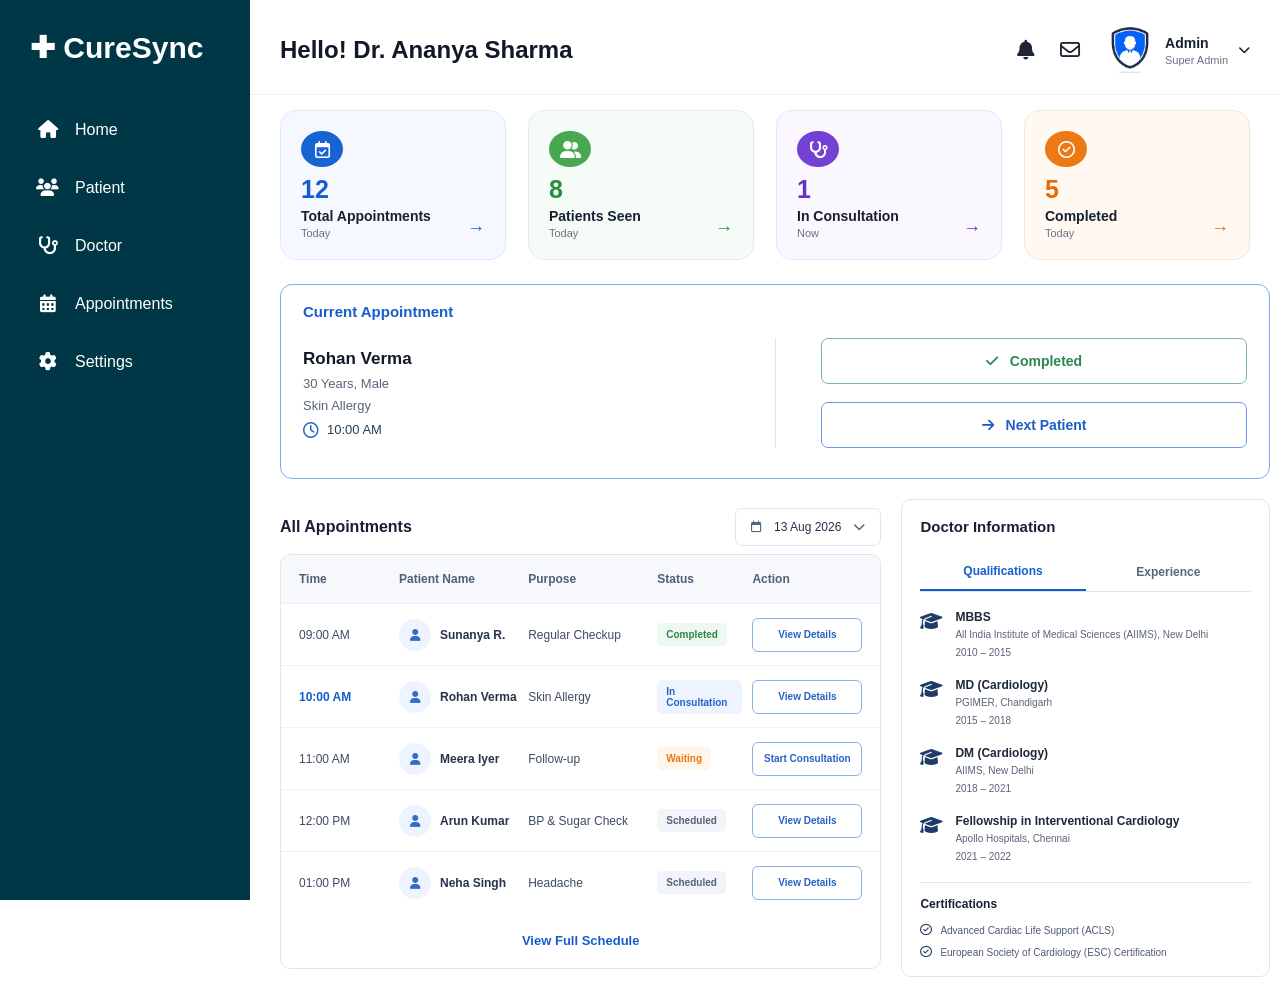
==== doctor.html @ ec19c6bc "Initial commit" ====
<!DOCTYPE html>
<html lang="en">
<head>
    <meta charset="UTF-8">
    <meta name="viewport" content="width=device-width, initial-scale=1.0">
    <title>Doctor Page</title>
    <link rel="stylesheet" href="doctor.css">
    <link rel="stylesheet"
      href="https://cdnjs.cloudflare.com/ajax/libs/font-awesome/6.5.2/css/all.min.css">
</head>
<body>
            <!--~~~~~~~~~~~~~~ SIDEBAR ~~~~~~~~~~~~~~~~~~~~~~~~~~~~~~~~~-->

        <div class="sidepanel">

            <h1 class="logo">✚ CureSync</h1>

            <a href="index.html" class="nav-items">
                <i class="fa-solid fa-house"></i>
                <span>Home</span>
            </a>

            <a href="patient.html" class="nav-items">
                <i class="fa-solid fa-users"></i>
                <span>Patient</span>
            </a>

            <a href="doctor.html" class="nav-items">
                <i class="fa-solid fa-stethoscope"></i>
                <span>Doctor</span>
                
            </a>

            <a href="#" class="nav-items">
                <i class="fa-solid fa-calendar-days"></i>
                <span>Appointments</span>
            </a>

            <a href="#" class="nav-items">
                <i class="fa-solid fa-gear"></i>
                <span>Settings</span>
            </a>

        </div>
        <div class="panel">
                <div class="greeting">
                    <h3>Hello! Dr. Ananya Sharma</h3>
                    <i class="fa-solid fa-bell notification"
                                id="notification"></i>

                            <i class="fa-regular fa-envelope notification"
                                id="Message"></i>

                            <div class="profile">

                                <img src="admin.webp"
                                    id="Admin"
                                    width="50"
                                    height="50">

                                <div id="admin">

                                    <strong>Admin</strong>

                                    <small>Super Admin</small>

                                </div>

                                <i class="fa-solid fa-chevron-down"></i>

                            </div>

                </div>
        </div>
        
        <!-- Boxesssss -->
         <div class="quick-action">
            <a href="#" class="action-card">
                <i class="fa-regular fa-calendar-check"></i>
                <h2>12</h2>
            <div>
                
                <strong>Total Appointments</strong>
                <small>Today</small>
                
            </div>
                <span>→</span>
            </a>
            <a href="#" class="action-card">
                <i class="fa-solid fa-user-group"></i>
                <h2>8</h2>
                <div>
                    <strong>Patients Seen</strong>
                    <small>Today </small>
                </div>
                    <span>→</span>
            </a>
            <a href="#" class="action-card">
                <i class="fa-solid fa-stethoscope"></i>
                <h2>1</h2>
            <div>
                <strong>In Consultation</strong>
                <small>Now</small>
            </div>
                <span>→</span>
            </a>

            <a href="#" class="action-card">
               <i class="fa-regular fa-circle-check"></i>
                <h2>5</h2>
            <div>
                <strong>Completed</strong>
                <small>Today</small>
            </div>
                <span>→</span>
            </a>
         </div>
<div class="dashboard-lower">
    <!--Current appointment -->
  

<div class="current-appointment">

    <h4>Current Appointment</h4>

    <div class="appointment-content">

        <!-- Patient Information -->
        <div class="patient-info">

            

            <div class="patient-details">

                <strong>Rohan Verma</strong>

                <span>30 Years, Male</span>

                <span>Skin Allergy</span>

                <div class="appointment-time">
                    <i class="fa-regular fa-clock"></i>
                    <span>10:00 AM</span>
                </div>

            </div>

        </div>


        <!-- Buttons -->
        <div class="appointment-actions">

            <button class="completed-btn">
                <i class="fa-solid fa-check"></i>
                Completed
            </button>

            <button class="next-patient-btn" id="NextPatient">
                <i class="fa-solid fa-arrow-right"></i>
                Next Patient
            </button>

        </div>

    </div>

</div>
    <!-- ================= ALL APPOINTMENTS ================= -->

    <div class="appointments-section">

        <div class="section-heading">
            <h3>All Appointments</h3>

            <button class="date-selector">
                <i class="fa-regular fa-calendar"></i>
                <span>13 Aug 2026</span>
                <i class="fa-solid fa-chevron-down"></i>
            </button>
        </div>


        <div class="appointments-table">

            <div class="table-header">
                <span>Time</span>
                <span>Patient Name</span>
                <span>Purpose</span>
                <span>Status</span>
                <span>Action</span>
            </div>


            <div class="appointment-row">

                <span>09:00 AM</span>

                <div class="patient-name">
                    <div class="patient-avatar">
                        <i class="fa-solid fa-user"></i>
                    </div>
                    <span>Sunanya R.</span>
                </div>

                <span>Regular Checkup</span>

                <span class="status completed">
                    Completed
                </span>

                <button class="view-btn">
                    View Details
                </button>

            </div>


            <div class="appointment-row">

                <span class="current-time">10:00 AM</span>

                <div class="patient-name">
                    <div class="patient-avatar">
                        <i class="fa-solid fa-user"></i>
                    </div>
                    <span>Rohan Verma</span>
                </div>

                <span>Skin Allergy</span>

                <span class="status consultation">
                    In Consultation
                </span>

                <button class="view-btn">
                    View Details
                </button>

            </div>


            <div class="appointment-row">

                <span>11:00 AM</span>

                <div class="patient-name">
                    <div class="patient-avatar">
                        <i class="fa-solid fa-user"></i>
                    </div>
                    <span>Meera Iyer</span>
                </div>

                <span>Follow-up</span>

                <span class="status waiting">
                    Waiting
                </span>

                <button class="view-btn">
                    Start Consultation
                </button>

            </div>


            <div class="appointment-row">

                <span>12:00 PM</span>

                <div class="patient-name">
                    <div class="patient-avatar">
                        <i class="fa-solid fa-user"></i>
                    </div>
                    <span>Arun Kumar</span>
                </div>

                <span>BP &amp; Sugar Check</span>

                <span class="status scheduled">
                    Scheduled
                </span>

                <button class="view-btn">
                    View Details
                </button>

            </div>


            <div class="appointment-row">

                <span>01:00 PM</span>

                <div class="patient-name">
                    <div class="patient-avatar">
                        <i class="fa-solid fa-user"></i>
                    </div>
                    <span>Neha Singh</span>
                </div>

                <span>Headache</span>

                <span class="status scheduled">
                    Scheduled
                </span>

                <button class="view-btn">
                    View Details
                </button>

            </div>


            <div class="full-schedule">
                <a href="#">View Full Schedule</a>
            </div>

        </div>
        <div id="doctorAppointmentList"></div>
    </div>


    <!-- ================= DOCTOR INFORMATION ================= -->

    <div class="doctor-info">

        <h3>Doctor Information</h3>

        <div class="doctor-tabs">

            <button class="tab active">
                Qualifications
            </button>

            <button class="tab">
                Experience
            </button>

        </div>


        <div class="qualification-list">

            <div class="qualification">

                <i class="fa-solid fa-graduation-cap"></i>

                <div>
                    <strong>MBBS</strong>

                    <small>
                        All India Institute of Medical Sciences (AIIMS), New Delhi
                    </small>

                    <small>2010 – 2015</small>
                </div>

            </div>


            <div class="qualification">

                <i class="fa-solid fa-graduation-cap"></i>

                <div>
                    <strong>MD (Cardiology)</strong>

                    <small>
                        PGIMER, Chandigarh
                    </small>

                    <small>2015 – 2018</small>
                </div>

            </div>


            <div class="qualification">

                <i class="fa-solid fa-graduation-cap"></i>

                <div>
                    <strong>DM (Cardiology)</strong>

                    <small>
                        AIIMS, New Delhi
                    </small>

                    <small>2018 – 2021</small>
                </div>

            </div>


            <div class="qualification">

                <i class="fa-solid fa-graduation-cap"></i>

                <div>
                    <strong>Fellowship in Interventional Cardiology</strong>

                    <small>
                        Apollo Hospitals, Chennai
                    </small>

                    <small>2021 – 2022</small>
                </div>

            </div>

        </div>


        <!-- Certifications -->

        <div class="certifications">

            <strong>Certifications</strong>

            <div>
                <i class="fa-regular fa-circle-check"></i>
                <span>
                    Advanced Cardiac Life Support (ACLS)
                </span>
            </div>

            <div>
                <i class="fa-regular fa-circle-check"></i>
                <span>
                    European Society of Cardiology (ESC) Certification
                </span>
            </div>

        </div>

    </div>

</div>


<script src="user.js"></script>
<script src="doctor.js"></script>
</body>
</html>
---- doctor.css ----
/* ================= GENERAL ================= */

* {
    margin: 0;
    padding: 0;
    box-sizing: border-box;
    font-family: Arial, sans-serif;
}

body {
    background: #ffffff;
    color: #172033;
}

.layout {
    display: flex;
}

/* ================= SIDEBAR ================= */

.sidepanel {
    width: 250px;
    min-height: 100vh;
    background: #003746;
    padding: 30px 20px;

    position: fixed;
    left: 0;
    top: 0;
    bottom: 0;

    flex-shrink: 0;
}

.logo {
    color: white;
    font-size: 30px;
    margin: 0 0 40px 10px;
}


/* SIDEBAR LINKS */

.sidepanel a {
    display: flex;
    align-items: center;
    gap: 15px;

    width: 100%;
    height: 50px;

    padding: 12px 15px;
    margin: 8px 0;

    color: white;
    text-decoration: none;

    border-radius: 12px;
}

.nav-items i {
    width: 25px;
    text-align: center;
    font-size: 18px;
}

.sidepanel a:hover {
    background-color: turquoise;
}

/* ================= MAIN HEADER ================= */

.panel {
    margin-left: 250px;
    width: calc(100% - 250px);
    height: 95px;
    padding: 25px 30px;
    border-bottom: 1px solid #eef1f5;
}

.greeting {
    display: flex;
    align-items: center;
    justify-content: flex-end;
    gap: 25px;
}

.greeting h3 {
    margin-right: auto;
    font-size: 24px;
    color: #111827;
}

.notification {
    font-size: 20px;
    color: #202733;
    cursor: pointer;
}

.profile {
    display: flex;
    align-items: center;
    gap: 10px;
    cursor: pointer;
}

.profile img {
    border-radius: 50%;
    object-fit: cover;
}

.profile div {
    display: flex;
    flex-direction: column;
    gap: 3px;
}

.profile strong {
    font-size: 14px;
}

.profile small {
    color: #687385;
    font-size: 11px;
}

.profile > i {
    font-size: 12px;
}


/* ================= MAIN CONTENT ================= */

.quick-action,
.dashboard-lower {
    margin-left: 250px;
    width: calc(100% - 250px);
    padding-left: 30px;
    padding-right: 30px;
}


/* ================= FOUR STAT CARDS ================= */

.quick-action {
    display: grid;
    grid-template-columns: repeat(4, 1fr);
    gap: 22px;

    padding-top: 15px;
    padding-bottom: 24px;
}


/* ================= STAT CARD ================= */

.action-card {
    height: 150px;
    padding: 20px;

    border-radius: 16px;

    text-decoration: none;

    display: flex;
    flex-direction: column;

    position: relative;

    border: 1px solid #e4ebf5;

    transition: 0.2s ease;
}

.action-card:hover {
    transform: translateY(-2px);
}


/* ================= ICON ================= */

.action-card > i {
    width: 42px;
    height: 42px;

    border-radius: 50%;

    display: flex;
    align-items: center;
    justify-content: center;

    font-size: 17px;

    color: white;

    margin-bottom: 8px;
}


/* ================= NUMBER ================= */

.action-card h2 {
    font-size: 25px;
    margin-bottom: 4px;
    font-weight: 700;
}


/* ================= TEXT ================= */

.action-card div {
    display: flex;
    flex-direction: column;
    gap: 3px;
}

.action-card strong {
    font-size: 14px;
    color: #172033;
}

.action-card small {
    font-size: 11px;
    color: #687385;
}


/* ================= ARROW ================= */

.action-card > span {
    position: absolute;

    right: 20px;
    bottom: 20px;

    font-size: 18px;
    font-weight: bold;
}


/* ================= CARD 1 ================= */

.action-card:nth-child(1) {
    background: #f5f9ff;
    border-color: #e0eafa;
}

.action-card:nth-child(1) > i {
    background: #1763d3;
}

.action-card:nth-child(1) h2 {
    color: #155dcc;
}

.action-card:nth-child(1) > span {
    color: #155dcc;
}


/* ================= CARD 2 ================= */

.action-card:nth-child(2) {
    background: #f5fbf6;
    border-color: #e2eee4;
}

.action-card:nth-child(2) > i {
    background: #48a84f;
}

.action-card:nth-child(2) h2 {
    color: #26903c;
}

.action-card:nth-child(2) > span {
    color: #26903c;
}


/* ================= CARD 3 ================= */

.action-card:nth-child(3) {
    background: #faf7ff;
    border-color: #ebe3fa;
}

.action-card:nth-child(3) > i {
    background: #7342d4;
}

.action-card:nth-child(3) h2 {
    color: #6732c9;
}

.action-card:nth-child(3) > span {
    color: #6732c9;
}


/* ================= CARD 4 ================= */

.action-card:nth-child(4) {
    background: #fff9f2;
    border-color: #f4e7d5;
}

.action-card:nth-child(4) > i {
    background: #ed7914;
}

.action-card:nth-child(4) h2 {
    color: #e66b08;
}

.action-card:nth-child(4) > span {
    color: #e66b08;
}


/* ================= DASHBOARD LOWER ================= */

.dashboard-lower {
    display: grid;

    grid-template-columns: 62% 38%;

    gap: 20px;

    padding-bottom: 30px;
}


/* ================= CURRENT APPOINTMENT ================= */

.current-appointment {
    grid-column: 1 / -1;

    width: 100%;
    min-height: 195px;

    border: 1px solid #83aaf1;
    border-radius: 12px;

    padding: 18px 22px;

    background: #ffffff;
}

.current-appointment h4 {
    color: #155dcc;
    font-size: 15px;

    margin-bottom: 18px;
}

.appointment-content {
    display: flex;

    align-items: center;

    justify-content: space-between;
}

.patient-info {
    display: flex;

    align-items: center;

    gap: 18px;
}

.patient-image {
    width: 72px;
    height: 72px;

    border-radius: 50%;

    object-fit: cover;
}

.patient-details {
    display: flex;

    flex-direction: column;

    gap: 7px;
}

.patient-details strong {
    font-size: 17px;

    color: #111827;
}

.patient-details > span {
    font-size: 13px;

    color: #596579;
}

.appointment-time {
    display: flex;

    align-items: center;

    gap: 8px;

    margin-top: 2px;
}

.appointment-time i {
    color: #2865c4;
}

.appointment-time span {
    color: #293d5d;

    font-size: 13px;
}


/* ================= APPOINTMENT BUTTONS ================= */

.appointment-actions {
    width: 50%;

    max-width: 510px;

    border-left: 1px solid #e0e4ea;

    padding-left: 45px;

    display: flex;

    flex-direction: column;

    gap: 18px;
}

.appointment-actions button {
    height: 46px;

    width: 100%;

    border-radius: 7px;

    background: white;

    font-size: 14px;

    font-weight: 600;

    cursor: pointer;

    display: flex;

    align-items: center;

    justify-content: center;

    gap: 12px;
}

.completed-btn {
    border: 1px solid #79b894;

    color: #2d8750;
}

.next-patient-btn {
    border: 1px solid #6f98e8;

    color: #1c5dc7;
}

.completed-btn:hover {
    background: #f3faf5;
}

.next-patient-btn:hover {
    background: #f3f7ff;
}


/* ================= APPOINTMENTS SECTION ================= */

.appointments-section {
    width: 100%;
}

.section-heading {
    height: 55px;

    display: flex;

    align-items: center;

    justify-content: space-between;
}

.section-heading h3 {
    font-size: 16px;
}

.date-selector {
    height: 38px;

    padding: 0 15px;

    border: 1px solid #e1e6ee;

    border-radius: 7px;

    background: white;

    display: flex;

    align-items: center;

    gap: 12px;

    font-size: 12px;

    color: #26334a;

    cursor: pointer;
}

.date-selector i {
    color: #53667f;
}


/* ================= APPOINTMENT TABLE ================= */

.appointments-table {
    border: 1px solid #e1e6ee;

    border-radius: 10px;

    overflow: hidden;

    background: white;
}

.table-header,
.appointment-row {
    display: grid;

    grid-template-columns: 90px 1.4fr 1.4fr 1fr 110px;

    align-items: center;

    gap: 10px;

    padding: 0 18px;
}

.table-header {
    height: 48px;

    background: #f6f8fc;

    color: #506078;

    font-size: 12px;

    font-weight: 600;
}

.appointment-row {
    min-height: 62px;

    border-top: 1px solid #edf0f4;

    font-size: 12px;

    color: #3e4b60;
}

.current-time {
    color: #155dcc;

    font-weight: 700;
}

.patient-name {
    display: flex;

    align-items: center;

    gap: 9px;
}

.patient-avatar {
    width: 32px;
    height: 32px;

    border-radius: 50%;

    display: flex;

    align-items: center;

    justify-content: center;

    background: #edf3ff;

    color: #356bc1;
}

.patient-name span {
    font-weight: 600;

    color: #26334a;
}


/* ================= STATUS ================= */

.status {
    width: fit-content;

    padding: 6px 9px;

    border-radius: 5px;

    font-size: 10px;

    font-weight: 600;
}

.status.completed {
    color: #31834e;

    background: #edf8f0;
}

.status.consultation {
    color: #2562c5;

    background: #edf4ff;
}

.status.waiting {
    color: #e87916;

    background: #fff5e8;
}

.status.scheduled {
    color: #536276;

    background: #f1f4f8;
}


/* ================= VIEW BUTTON ================= */

.view-btn {
    height: 34px;

    padding: 0 10px;

    border: 1px solid #8aafea;

    border-radius: 6px;

    background: white;

    color: #2562c5;

    font-size: 10px;

    font-weight: 600;

    cursor: pointer;
}

.view-btn:hover {
    background: #f3f7ff;
}


/* ================= FULL SCHEDULE ================= */

.full-schedule {
    height: 55px;

    display: flex;

    align-items: center;

    justify-content: center;
}

.full-schedule a {
    color: #155dcc;

    text-decoration: none;

    font-size: 13px;

    font-weight: 600;
}


/* ================= DOCTOR INFORMATION ================= */

.doctor-info {
    width: 100%;

    border: 1px solid #e1e6ee;

    border-radius: 10px;

    padding: 18px;

    background: white;
}

.doctor-info > h3 {
    font-size: 15px;

    margin-bottom: 18px;
}

.doctor-tabs {
    display: flex;

    border-bottom: 1px solid #e0e5ec;

    margin-bottom: 18px;
}

.tab {
    flex: 1;

    height: 38px;

    border: none;

    background: transparent;

    font-size: 12px;

    font-weight: 600;

    color: #5b6678;

    cursor: pointer;
}

.tab.active {
    color: #155dcc;

    border-bottom: 2px solid #155dcc;
}


/* ================= QUALIFICATIONS ================= */

.qualification-list {
    display: flex;

    flex-direction: column;

    gap: 18px;
}

.qualification {
    display: flex;

    gap: 12px;
}

.qualification > i {
    color: #203b68;

    font-size: 18px;

    margin-top: 3px;
}

.qualification div {
    display: flex;

    flex-direction: column;

    gap: 4px;
}

.qualification strong {
    font-size: 12px;

    color: #1e293b;
}

.qualification small {
    font-size: 10px;

    line-height: 1.4;

    color: #596579;
}


/* ================= CERTIFICATIONS ================= */

.certifications {
    border-top: 1px solid #e2e6ec;

    margin-top: 18px;

    padding-top: 14px;

    display: flex;

    flex-direction: column;

    gap: 10px;
}

.certifications > strong {
    font-size: 12px;

    margin-bottom: 3px;
}

.certifications div {
    display: flex;

    align-items: center;

    gap: 8px;
}

.certifications i {
    color: #273f66;

    font-size: 12px;
}

.certifications span {
    font-size: 10px;

    color: #4d5b70;
}


/* ================= RESPONSIVE ================= */

@media (max-width: 1100px) {

    .quick-action {
        grid-template-columns: repeat(2, 1fr);
    }

    .dashboard-lower {
        grid-template-columns: 1fr;
    }

}

@media (max-width: 700px) {

    .sidepanel {
        width: 190px;
    }

    .panel,
    .quick-action,
    .dashboard-lower {
        margin-left: 190px;

        width: calc(100% - 190px);
    }

    .quick-action {
        grid-template-columns: 1fr;
    }

    .appointment-content {
        flex-direction: column;

        align-items: flex-start;

        gap: 20px;
    }

    .appointment-actions {
        width: 100%;

        max-width: none;

        border-left: none;

        border-top: 1px solid #e0e4ea;

        padding-left: 0;

        padding-top: 20px;
    }

    .table-header,
    .appointment-row {
        grid-template-columns: 70px 1fr 1fr;
    }

    .table-header span:nth-child(4),
    .table-header span:nth-child(5),
    .appointment-row .status,
    .appointment-row .view-btn {
        display: none;
    }
}
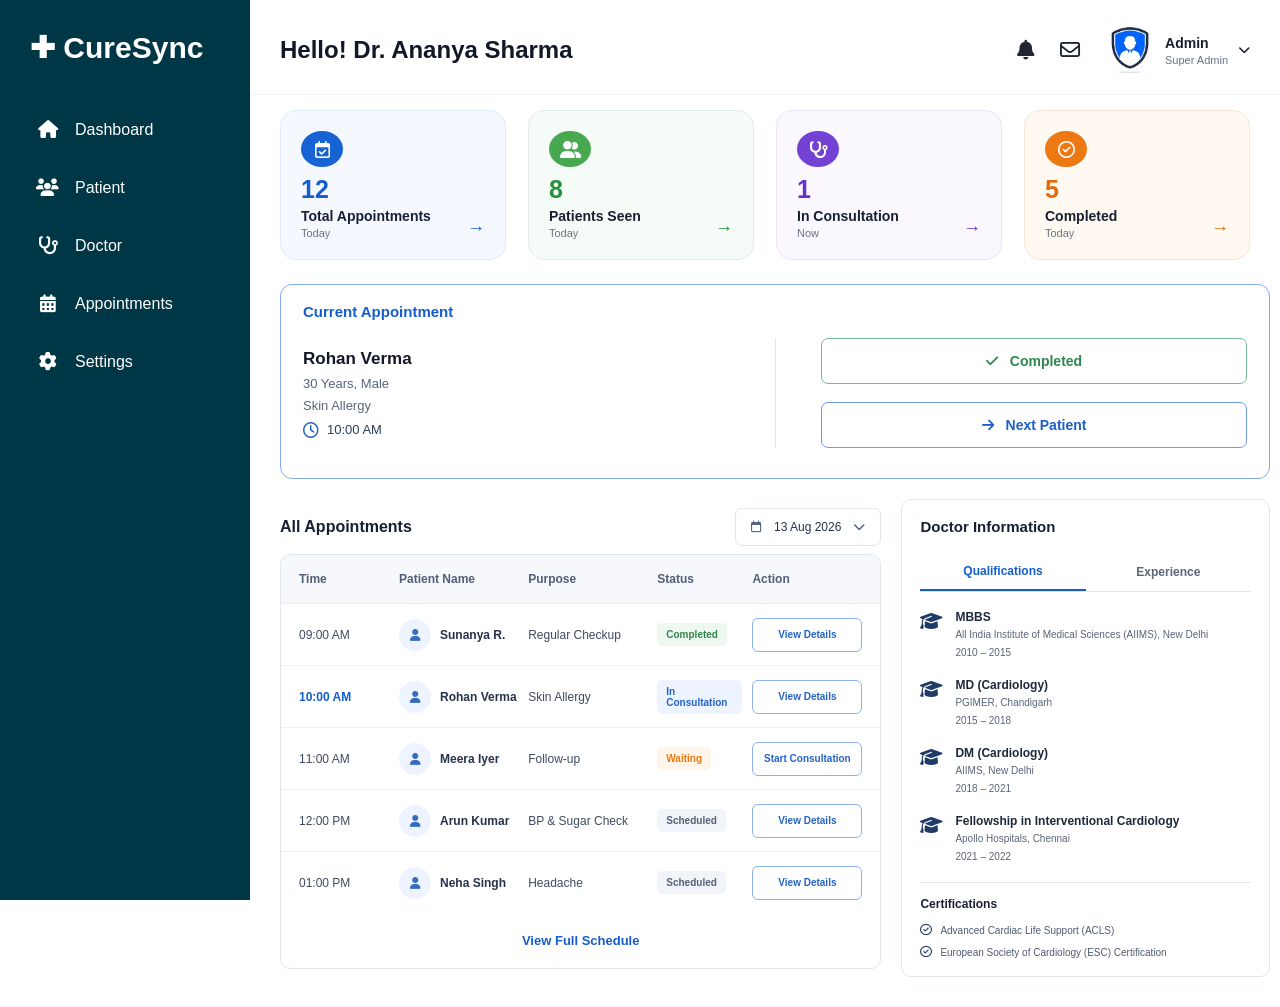
==== commit 18fb3228: "Updated project files" ====
--- a/doctor.html
+++ b/doctor.html
@@ -17,7 +17,7 @@
 
             <a href="index.html" class="nav-items">
                 <i class="fa-solid fa-house"></i>
-                <span>Home</span>
+                <span>Dashboard</span>
             </a>
 
             <a href="patient.html" class="nav-items">
